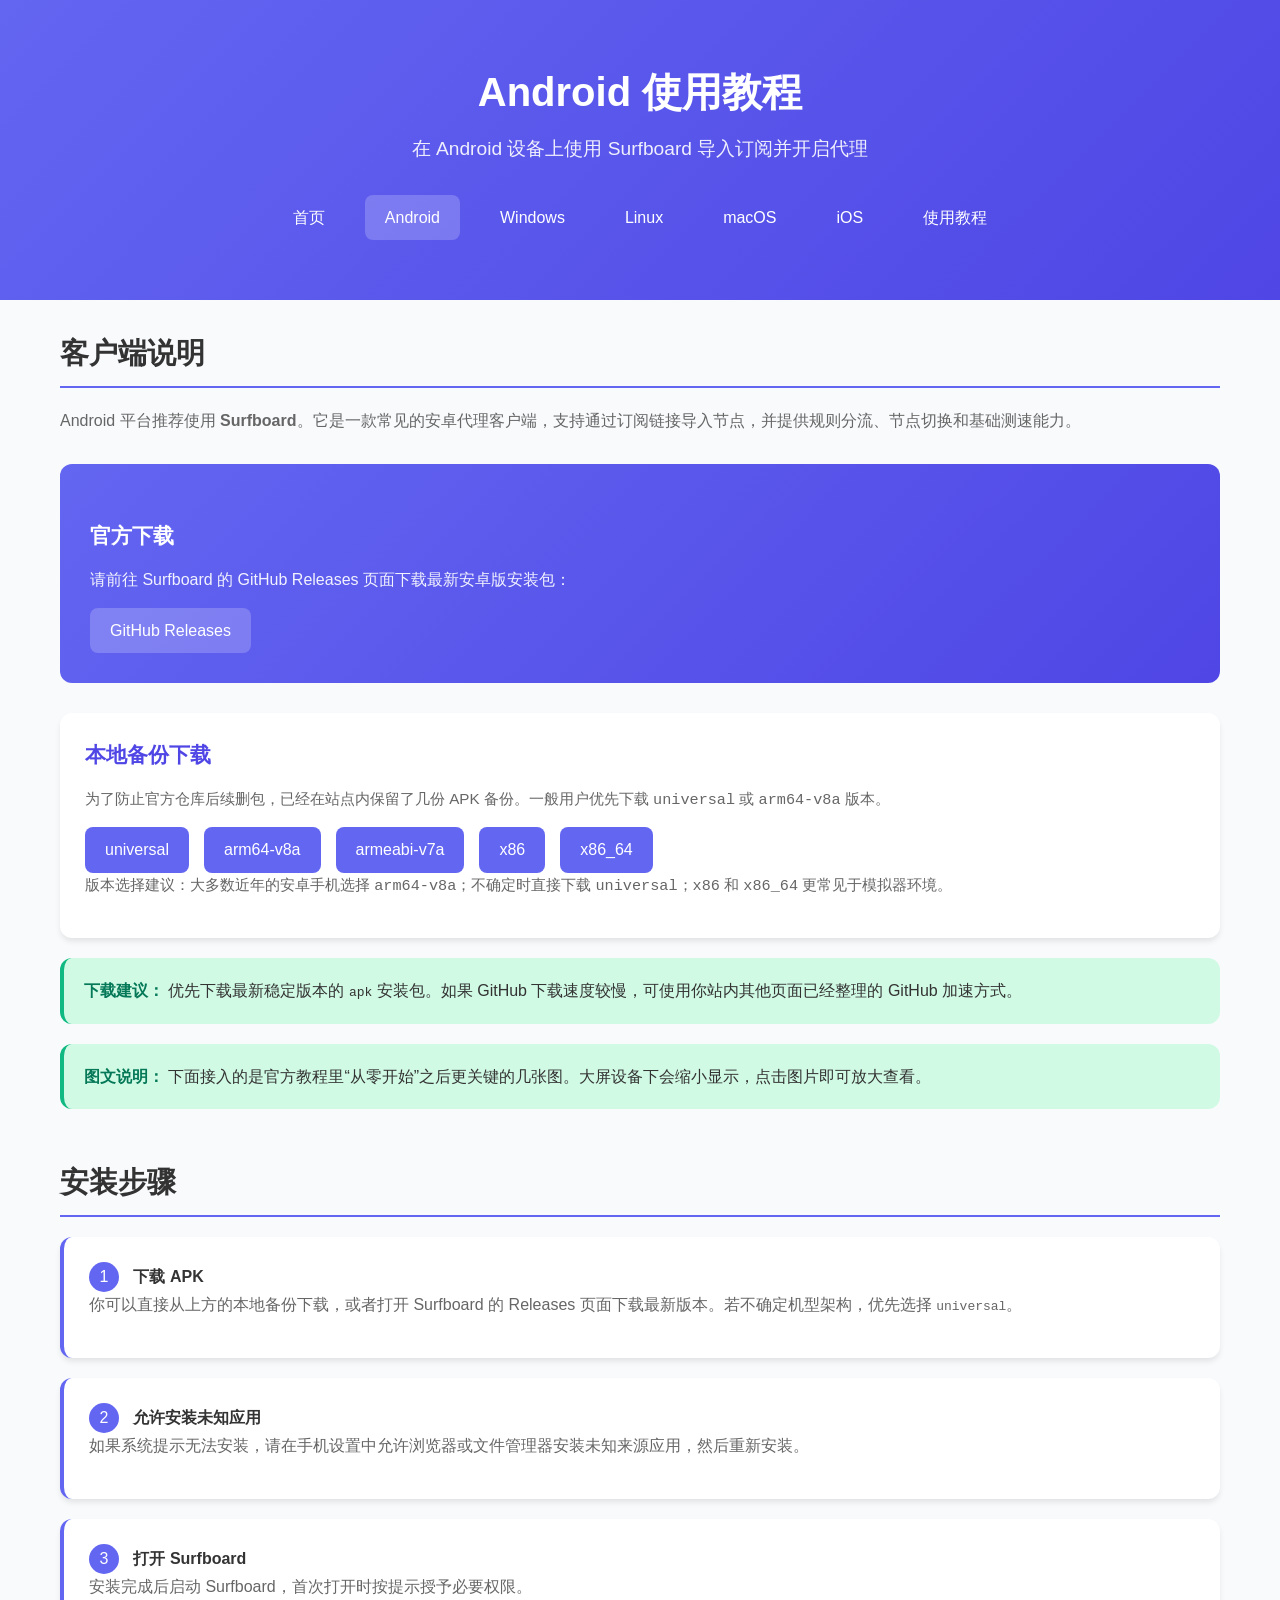
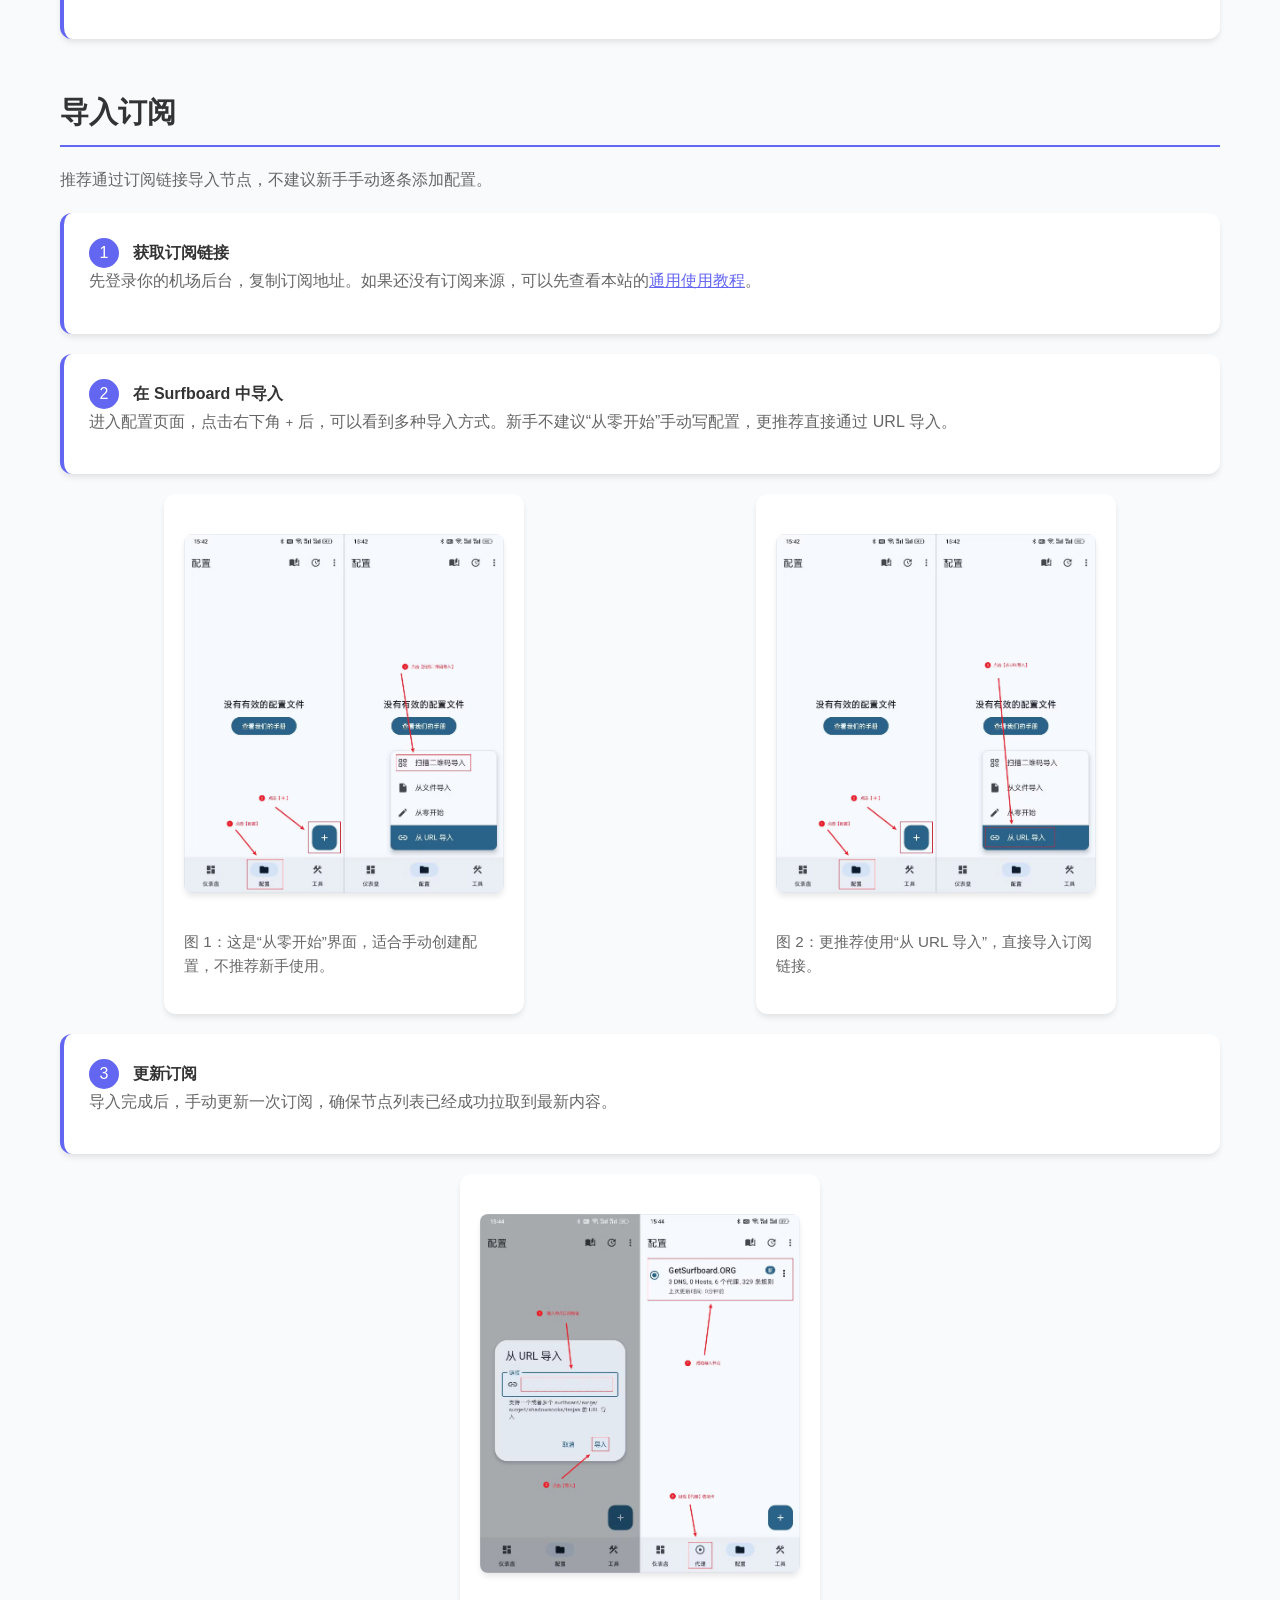
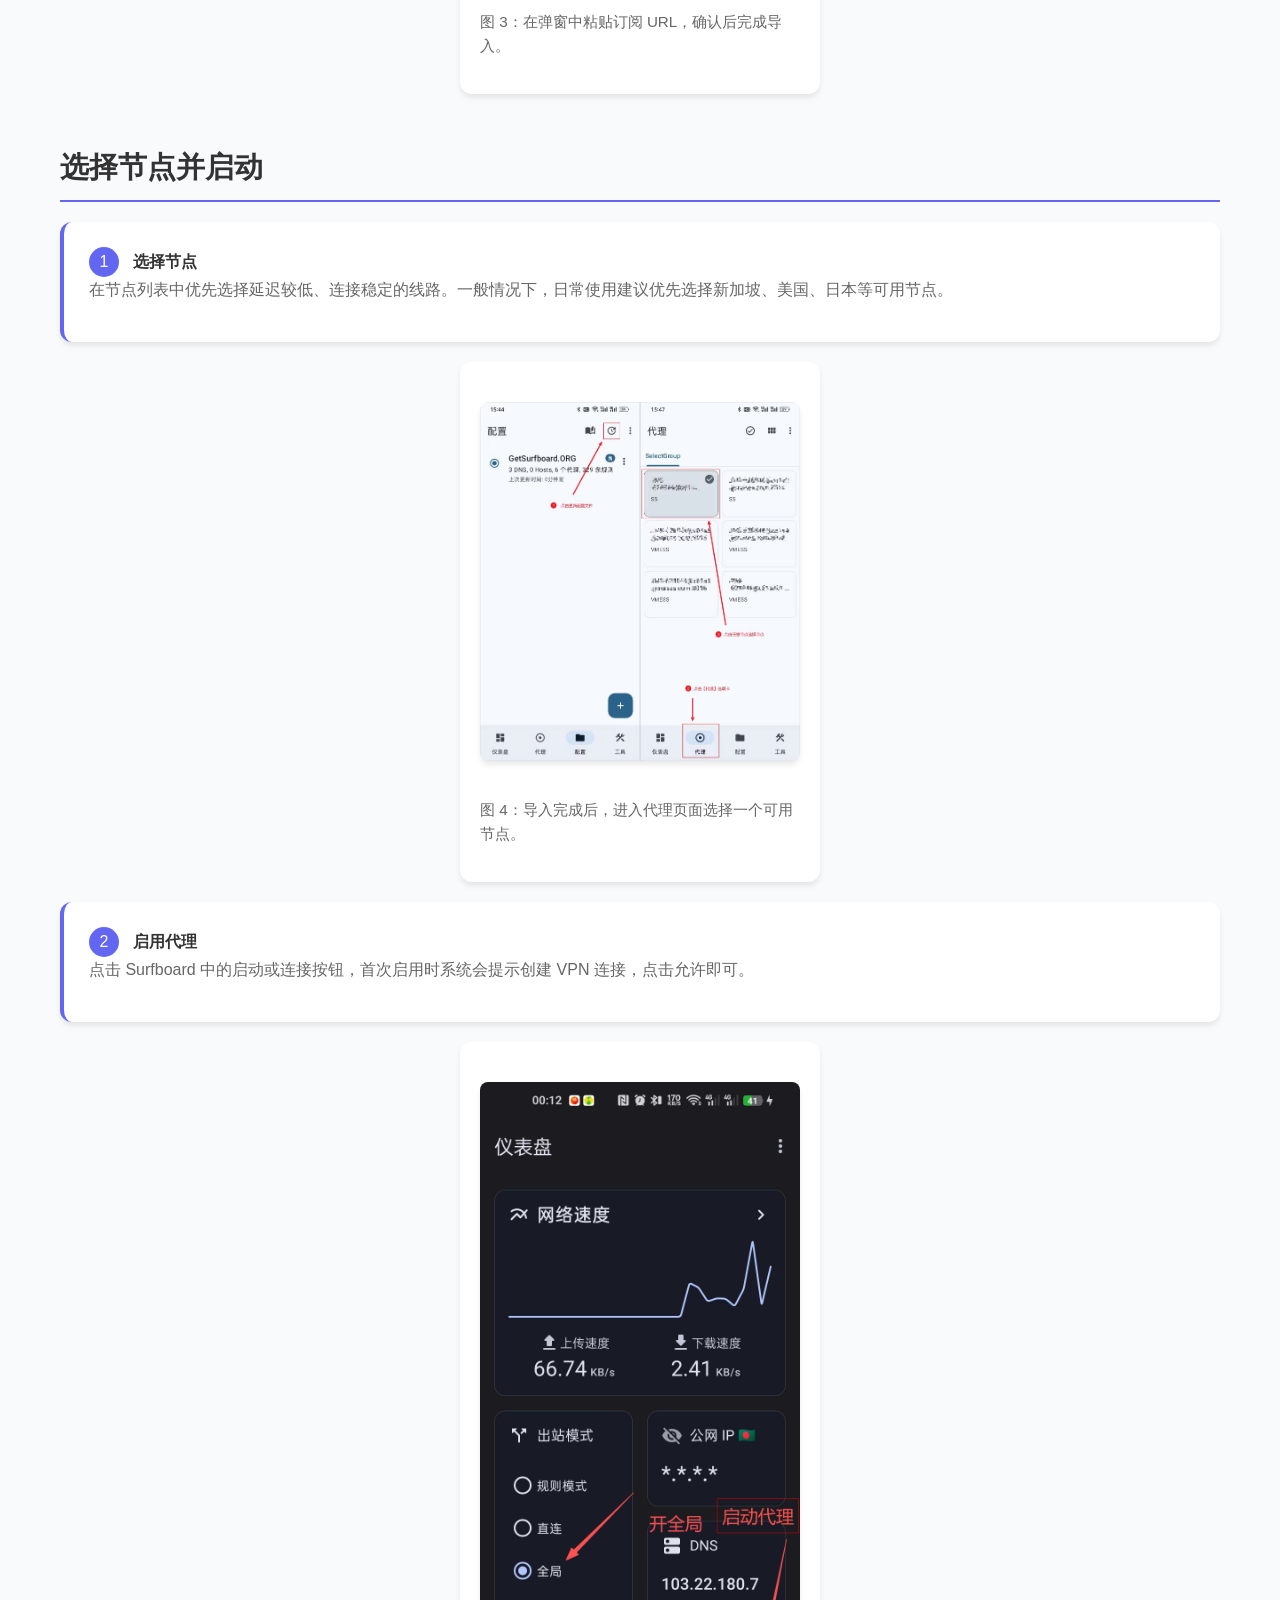
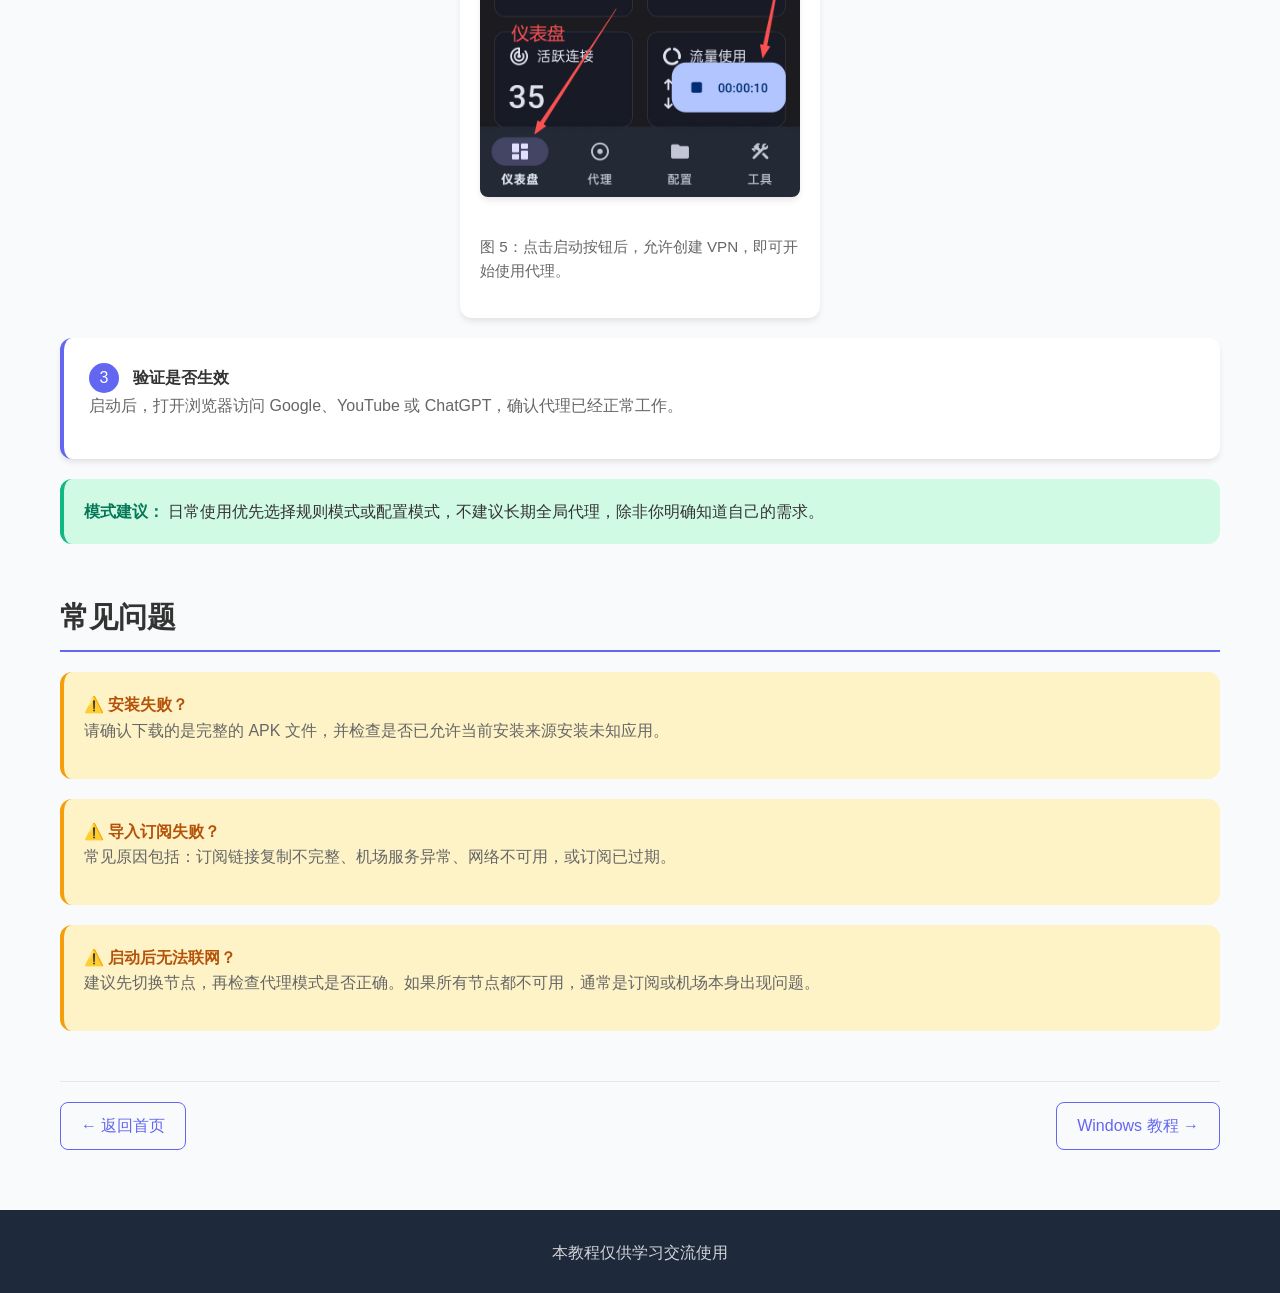
==== android.html @ 797cf5cf "one" ====
<!DOCTYPE html>
<html lang="zh-CN">
<head>
    <meta charset="UTF-8">
    <meta name="viewport" content="width=device-width, initial-scale=1.0">
    <title>Android 使用教程 - Surfboard</title>
    <link rel="stylesheet" href="styles.css">
</head>
<body>
    <header class="hero">
        <div class="container">
            <h1>Android 使用教程</h1>
            <p>在 Android 设备上使用 Surfboard 导入订阅并开启代理</p>
            <nav class="main-nav">
                <a href="index.html">首页</a>
                <a href="android.html" class="active">Android</a>
                <a href="windows.html">Windows</a>
                <a href="linux.html">Linux</a>
                <a href="macos.html">macOS</a>
                <a href="ios.html">iOS</a>
                <a href="usage.html">使用教程</a>
            </nav>
        </div>
    </header>

    <main class="container page-content android-flow">
        <section>
            <h2>客户端说明</h2>
            <p>Android 平台推荐使用 <strong>Surfboard</strong>。它是一款常见的安卓代理客户端，支持通过订阅链接导入节点，并提供规则分流、节点切换和基础测速能力。</p>

            <div class="download-box">
                <h3>官方下载</h3>
                <p>请前往 Surfboard 的 GitHub Releases 页面下载最新安卓版安装包：</p>
                <div class="download-links">
                    <a href="https://github.com/getsurfboard/surfboard/releases" target="_blank">GitHub Releases</a>
                </div>
            </div>

            <div class="download-section">
                <h3>本地备份下载</h3>
                <p class="muted">为了防止官方仓库后续删包，已经在站点内保留了几份 APK 备份。一般用户优先下载 <code>universal</code> 或 <code>arm64-v8a</code> 版本。</p>
                <div class="download-links">
                    <a href="app/mobile-universal-release.apk" download>universal</a>
                    <a href="app/mobile-arm64-v8a-release.apk" download>arm64-v8a</a>
                    <a href="app/mobile-armeabi-v7a-release.apk" download>armeabi-v7a</a>
                    <a href="app/mobile-x86-release.apk" download>x86</a>
                    <a href="app/mobile-x86_64-release.apk" download>x86_64</a>
                </div>
                <p class="muted">版本选择建议：大多数近年的安卓手机选择 <code>arm64-v8a</code>；不确定时直接下载 <code>universal</code>；<code>x86</code> 和 <code>x86_64</code> 更常见于模拟器环境。</p>
            </div>

            <div class="tip-box">
                <strong>下载建议：</strong> 优先下载最新稳定版本的 <code>apk</code> 安装包。如果 GitHub 下载速度较慢，可使用你站内其他页面已经整理的 GitHub 加速方式。
            </div>

            <div class="tip-box">
                <strong>图文说明：</strong> 下面接入的是官方教程里“从零开始”之后更关键的几张图。大屏设备下会缩小显示，点击图片即可放大查看。
            </div>
        </section>

        <section>
            <h2>安装步骤</h2>

            <div class="step-box">
                <span class="step-number">1</span>
                <strong>下载 APK</strong>
                <p>你可以直接从上方的本地备份下载，或者打开 Surfboard 的 Releases 页面下载最新版本。若不确定机型架构，优先选择 <code>universal</code>。</p>
            </div>

            <div class="step-box">
                <span class="step-number">2</span>
                <strong>允许安装未知应用</strong>
                <p>如果系统提示无法安装，请在手机设置中允许浏览器或文件管理器安装未知来源应用，然后重新安装。</p>
            </div>

            <div class="step-box">
                <span class="step-number">3</span>
                <strong>打开 Surfboard</strong>
                <p>安装完成后启动 Surfboard，首次打开时按提示授予必要权限。</p>
            </div>
        </section>

        <section>
            <h2>导入订阅</h2>
            <p>推荐通过订阅链接导入节点，不建议新手手动逐条添加配置。</p>

            <div class="step-box">
                <span class="step-number">1</span>
                <strong>获取订阅链接</strong>
                <p>先登录你的机场后台，复制订阅地址。如果还没有订阅来源，可以先查看本站的<a href="usage.html">通用使用教程</a>。</p>
            </div>

            <div class="step-box">
                <span class="step-number">2</span>
                <strong>在 Surfboard 中导入</strong>
                <p>进入配置页面，点击右下角 <code>+</code> 后，可以看到多种导入方式。新手不建议“从零开始”手动写配置，更推荐直接通过 URL 导入。</p>
            </div>

            <div class="guide-gallery">
                <div class="screenshot-card">
                    <img src="static/surfboard-guide-1-from-scratch.webp" alt="Surfboard 从零开始" class="zoomable-image">
                    <p class="screenshot-caption">图 1：这是“从零开始”界面，适合手动创建配置，不推荐新手使用。</p>
                </div>
                <div class="screenshot-card">
                    <img src="static/surfboard-guide-2-from-url.webp" alt="Surfboard 从 URL 导入" class="zoomable-image">
                    <p class="screenshot-caption">图 2：更推荐使用“从 URL 导入”，直接导入订阅链接。</p>
                </div>
            </div>

            <div class="step-box">
                <span class="step-number">3</span>
                <strong>更新订阅</strong>
                <p>导入完成后，手动更新一次订阅，确保节点列表已经成功拉取到最新内容。</p>
            </div>

            <div class="guide-gallery">
                <div class="screenshot-card">
                    <img src="static/surfboard-guide-3-import-url.webp" alt="Surfboard 粘贴 URL 导入订阅" class="zoomable-image">
                    <p class="screenshot-caption">图 3：在弹窗中粘贴订阅 URL，确认后完成导入。</p>
                </div>
            </div>
        </section>

        <section>
            <h2>选择节点并启动</h2>

            <div class="step-box">
                <span class="step-number">1</span>
                <strong>选择节点</strong>
                <p>在节点列表中优先选择延迟较低、连接稳定的线路。一般情况下，日常使用建议优先选择新加坡、美国、日本等可用节点。</p>
            </div>

            <div class="guide-gallery">
                <div class="screenshot-card">
                    <img src="static/surfboard-guide-4-select-node.webp" alt="Surfboard 选择代理节点" class="zoomable-image">
                    <p class="screenshot-caption">图 4：导入完成后，进入代理页面选择一个可用节点。</p>
                </div>
            </div>

            <div class="step-box">
                <span class="step-number">2</span>
                <strong>启用代理</strong>
                <p>点击 Surfboard 中的启动或连接按钮，首次启用时系统会提示创建 VPN 连接，点击允许即可。</p>
            </div>

            <div class="guide-gallery">
                <div class="screenshot-card">
                    <img src="static/surfboard-guide-5-start-proxy.png" alt="Surfboard 启动代理" class="zoomable-image">
                    <p class="screenshot-caption">图 5：点击启动按钮后，允许创建 VPN，即可开始使用代理。</p>
                </div>
            </div>

            <div class="step-box">
                <span class="step-number">3</span>
                <strong>验证是否生效</strong>
                <p>启动后，打开浏览器访问 Google、YouTube 或 ChatGPT，确认代理已经正常工作。</p>
            </div>

            <div class="tip-box">
                <strong>模式建议：</strong> 日常使用优先选择规则模式或配置模式，不建议长期全局代理，除非你明确知道自己的需求。
            </div>
        </section>

        <section>
            <h2>常见问题</h2>

            <div class="warning-box">
                <strong>⚠️ 安装失败？</strong>
                <p>请确认下载的是完整的 APK 文件，并检查是否已允许当前安装来源安装未知应用。</p>
            </div>

            <div class="warning-box">
                <strong>⚠️ 导入订阅失败？</strong>
                <p>常见原因包括：订阅链接复制不完整、机场服务异常、网络不可用，或订阅已过期。</p>
            </div>

            <div class="warning-box">
                <strong>⚠️ 启动后无法联网？</strong>
                <p>建议先切换节点，再检查代理模式是否正确。如果所有节点都不可用，通常是订阅或机场本身出现问题。</p>
            </div>
        </section>

        <div class="page-nav">
            <a href="index.html">← 返回首页</a>
            <a href="windows.html">Windows 教程 →</a>
        </div>
    </main>

    <footer>
        <div class="container">
            <p>本教程仅供学习交流使用</p>
        </div>
    </footer>

    <div class="lightbox" id="lightbox" aria-hidden="true">
        <button class="lightbox-close" id="lightboxClose" aria-label="关闭">×</button>
        <img id="lightboxImage" src="" alt="">
    </div>

    <script>
        (function () {
            var lightbox = document.getElementById("lightbox");
            var lightboxImage = document.getElementById("lightboxImage");
            var lightboxClose = document.getElementById("lightboxClose");
            var images = document.querySelectorAll(".zoomable-image");

            function closeLightbox() {
                lightbox.classList.remove("is-open");
                lightbox.setAttribute("aria-hidden", "true");
                lightboxImage.src = "";
                lightboxImage.alt = "";
            }

            images.forEach(function (image) {
                image.addEventListener("click", function () {
                    lightboxImage.src = image.src;
                    lightboxImage.alt = image.alt;
                    lightbox.classList.add("is-open");
                    lightbox.setAttribute("aria-hidden", "false");
                });
            });

            lightboxClose.addEventListener("click", closeLightbox);
            lightbox.addEventListener("click", function (event) {
                if (event.target === lightbox) {
                    closeLightbox();
                }
            });

            document.addEventListener("keydown", function (event) {
                if (event.key === "Escape") {
                    closeLightbox();
                }
            });
        })();
    </script>
</body>
</html>
---- styles.css ----
* {
    margin: 0;
    padding: 0;
    box-sizing: border-box;
}

:root {
    --primary-color: #6366f1;
    --primary-dark: #4f46e5;
    --text-color: #333;
    --text-light: #666;
    --bg-color: #f8fafc;
    --card-bg: #ffffff;
    --border-radius: 12px;
    --shadow: 0 4px 6px -1px rgba(0, 0, 0, 0.1);
}

body {
    font-family: -apple-system, BlinkMacSystemFont, 'Segoe UI', Roboto, 'Helvetica Neue', Arial, sans-serif;
    line-height: 1.6;
    color: var(--text-color);
    background-color: var(--bg-color);
}

.container {
    max-width: 1200px;
    margin: 0 auto;
    padding: 0 20px;
}

header.hero {
    background: linear-gradient(135deg, var(--primary-color) 0%, var(--primary-dark) 100%);
    color: white;
    padding: 60px 0;
    text-align: center;
}

header.hero h1 {
    font-size: 2.5rem;
    margin-bottom: 10px;
}

header.hero p {
    font-size: 1.2rem;
    opacity: 0.9;
    margin-bottom: 30px;
}

nav.main-nav {
    display: flex;
    justify-content: center;
    gap: 20px;
    flex-wrap: wrap;
}

nav.main-nav a {
    color: white;
    text-decoration: none;
    padding: 10px 20px;
    border-radius: 8px;
    transition: background-color 0.3s;
}

nav.main-nav a:hover,
nav.main-nav a.active {
    background-color: rgba(255, 255, 255, 0.2);
}

main {
    padding: 40px 20px;
    max-width: 1200px;
    margin: 0 auto;
}

section {
    margin-bottom: 50px;
}

section.intro h2,
section.quick-start h2 {
    font-size: 2rem;
    margin-bottom: 20px;
    color: var(--text-color);
}

section.intro p {
    font-size: 1.1rem;
    color: var(--text-light);
}

section.platforms {
    display: grid;
    grid-template-columns: repeat(auto-fit, minmax(280px, 1fr));
    gap: 30px;
    margin: 40px 0;
}

.platform-card {
    background: var(--card-bg);
    padding: 30px;
    border-radius: var(--border-radius);
    box-shadow: var(--shadow);
    text-align: center;
    transition: transform 0.3s;
}

.platform-card:hover {
    transform: translateY(-5px);
}

.platform-icon {
    font-size: 4rem;
    margin-bottom: 15px;
}

.platform-card h3 {
    font-size: 1.5rem;
    margin-bottom: 10px;
}

.platform-card p {
    color: var(--text-light);
    margin-bottom: 20px;
}

.btn {
    display: inline-block;
    background-color: var(--primary-color);
    color: white;
    padding: 12px 24px;
    border-radius: 8px;
    text-decoration: none;
    transition: background-color 0.3s;
}

.btn:hover {
    background-color: var(--primary-dark);
    color: white;
}

section.quick-start {
    background: var(--card-bg);
    padding: 40px;
    border-radius: var(--border-radius);
    box-shadow: var(--shadow);
}

section.quick-start ol {
    padding-left: 25px;
    margin: 20px 0;
}

section.quick-start li {
    font-size: 1.1rem;
    margin-bottom: 10px;
}

.cta {
    margin-top: 20px;
    color: var(--text-light);
}

.cta a {
    color: var(--primary-color);
    text-decoration: none;
}

.cta a:hover {
    text-decoration: underline;
}

footer {
    background-color: #1e293b;
    color: white;
    text-align: center;
    padding: 30px 0;
    margin-top: 60px;
}

footer p {
    opacity: 0.8;
}

.page-content h2 {
    font-size: 1.8rem;
    margin: 30px 0 20px;
    padding-bottom: 10px;
    border-bottom: 2px solid var(--primary-color);
}

.page-content h3 {
    font-size: 1.3rem;
    margin: 25px 0 15px;
    color: var(--primary-dark);
}

.page-content p {
    margin-bottom: 15px;
    color: var(--text-light);
}

.page-content ul, .page-content ol {
    margin-bottom: 15px;
    padding-left: 25px;
}

.page-content li {
    margin-bottom: 8px;
}

.page-content a {
    color: var(--primary-color);
}

.page-content a.btn,
.page-content a.btn:hover,
.page-content a.btn:visited {
    color: white;
}

.page-content img {
    max-width: 100%;
    height: auto;
    border-radius: 8px;
    box-shadow: var(--shadow);
    margin: 20px 0;
}

.download-box {
    background: linear-gradient(135deg, var(--primary-color) 0%, var(--primary-dark) 100%);
    color: white;
    padding: 30px;
    border-radius: var(--border-radius);
    margin: 30px 0;
}

.download-box h3 {
    color: white;
    margin-bottom: 15px;
}

.download-box p,
.download-box .muted {
    color: rgba(255, 255, 255, 0.92);
}

.download-links {
    display: flex;
    flex-wrap: wrap;
    gap: 15px;
    margin-top: 15px;
}

.download-links a {
    background-color: rgba(255, 255, 255, 0.2);
    color: white;
    padding: 10px 20px;
    border-radius: 8px;
    text-decoration: none;
    transition: background-color 0.3s;
}

.download-links a:hover {
    background-color: rgba(255, 255, 255, 0.3);
}

.download-section {
    background: var(--card-bg);
    padding: 25px;
    border-radius: var(--border-radius);
    box-shadow: var(--shadow);
    margin: 20px 0;
}

.download-section h3 {
    margin-top: 0;
}

.download-section .download-links a {
    background-color: var(--primary-color);
    color: white;
}

.download-section .download-links a:hover {
    background-color: var(--primary-dark);
}

.muted {
    color: var(--text-light);
    font-size: 0.95rem;
}

.proxy-list {
    display: grid;
    grid-template-columns: repeat(auto-fit, minmax(220px, 1fr));
    gap: 15px;
    margin-top: 15px;
}

.proxy-card {
    background: var(--card-bg);
    padding: 18px;
    border-radius: var(--border-radius);
    box-shadow: var(--shadow);
}

.proxy-card a {
    font-weight: 600;
    word-break: break-all;
}

.step-box {
    background: var(--card-bg);
    padding: 25px;
    border-radius: var(--border-radius);
    box-shadow: var(--shadow);
    margin: 20px 0;
    border-left: 4px solid var(--primary-color);
}

.step-number {
    display: inline-block;
    background-color: var(--primary-color);
    color: white;
    width: 30px;
    height: 30px;
    border-radius: 50%;
    text-align: center;
    line-height: 30px;
    margin-right: 10px;
}

.warning-box {
    background-color: #fef3c7;
    border-left: 4px solid #f59e0b;
    padding: 20px;
    border-radius: var(--border-radius);
    margin: 20px 0;
}

.warning-box strong {
    color: #b45309;
}

.tip-box {
    background-color: #d1fae5;
    border-left: 4px solid #10b981;
    padding: 20px;
    border-radius: var(--border-radius);
    margin: 20px 0;
}

.tip-box strong {
    color: #047857;
}

.platform-note {
    margin-top: 20px;
}

.screenshot-card {
    background: var(--card-bg);
    padding: 20px;
    border-radius: var(--border-radius);
    box-shadow: var(--shadow);
    margin: 20px 0;
}

.screenshot-caption {
    font-size: 0.95rem;
    color: var(--text-light);
    margin-top: 10px;
}

.page-actions {
    display: flex;
    flex-wrap: wrap;
    gap: 15px;
    margin-top: 20px;
}

.btn-outline {
    display: inline-block;
    color: var(--primary-color);
    padding: 12px 24px;
    border: 1px solid var(--primary-color);
    border-radius: 8px;
    text-decoration: none;
    transition: all 0.3s;
}

.btn-outline:hover {
    background-color: var(--primary-color);
    color: white;
}

.ios-flow .screenshot-card,
.android-flow .screenshot-card {
    max-width: 380px;
    margin: 20px auto;
}

.zoomable-image {
    cursor: zoom-in;
    transition: transform 0.2s ease;
}

.zoomable-image:hover {
    transform: scale(1.02);
}

.guide-gallery {
    display: grid;
    grid-template-columns: repeat(auto-fit, minmax(260px, 1fr));
    gap: 24px;
    align-items: start;
}

.guide-gallery .screenshot-card {
    width: 100%;
    max-width: 360px;
    margin: 0 auto;
}

.lightbox {
    position: fixed;
    inset: 0;
    display: none;
    align-items: center;
    justify-content: center;
    padding: 24px;
    background: rgba(15, 23, 42, 0.88);
    z-index: 1000;
}

.lightbox.is-open {
    display: flex;
}

.lightbox img {
    max-width: min(1100px, 95vw);
    max-height: 90vh;
    border-radius: var(--border-radius);
    box-shadow: 0 20px 60px rgba(0, 0, 0, 0.35);
}

.lightbox-close {
    position: absolute;
    top: 20px;
    right: 20px;
    width: 42px;
    height: 42px;
    border: 0;
    border-radius: 999px;
    background: rgba(255, 255, 255, 0.18);
    color: white;
    font-size: 1.6rem;
    line-height: 1;
    cursor: pointer;
}

.page-nav {
    display: flex;
    justify-content: space-between;
    margin-top: 40px;
    padding-top: 20px;
    border-top: 1px solid #e5e7eb;
}

.page-nav a {
    color: var(--primary-color);
    text-decoration: none;
    padding: 10px 20px;
    border: 1px solid var(--primary-color);
    border-radius: 8px;
    transition: all 0.3s;
}

.page-nav a:hover {
    background-color: var(--primary-color);
    color: white;
}

@media (max-width: 768px) {
    header.hero h1 {
        font-size: 1.8rem;
    }

    nav.main-nav {
        gap: 10px;
    }

    nav.main-nav a {
        padding: 8px 15px;
        font-size: 0.9rem;
    }

    .platform-card {
        padding: 20px;
    }

    .download-links {
        flex-direction: column;
    }
}

.video-container {
    margin: 25px 0;
}

.video-container video {
    width: 100%;
    max-width: 800px;
    border-radius: var(--border-radius);
    box-shadow: var(--shadow);
    display: block;
}

.video-caption {
    font-size: 0.9rem;
    color: var(--text-light);
    margin-top: 10px;
    text-align: center;
}
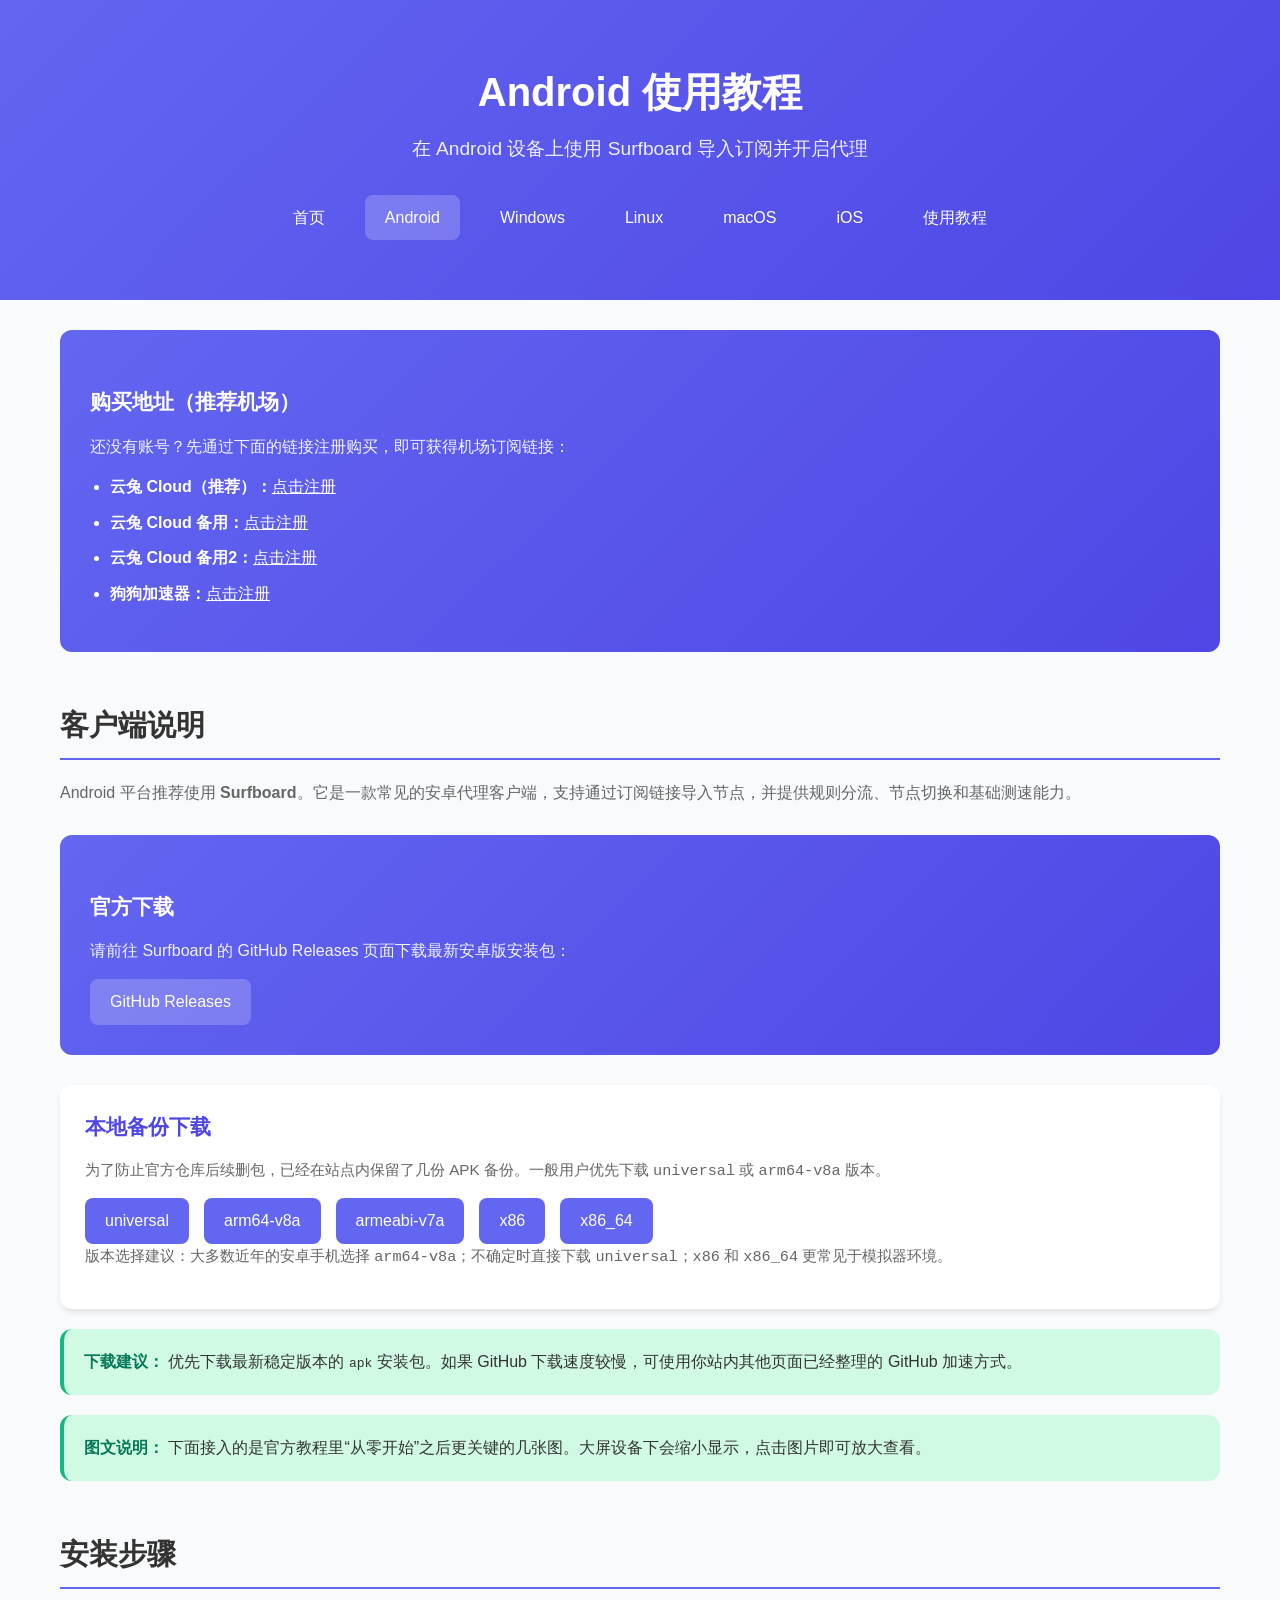
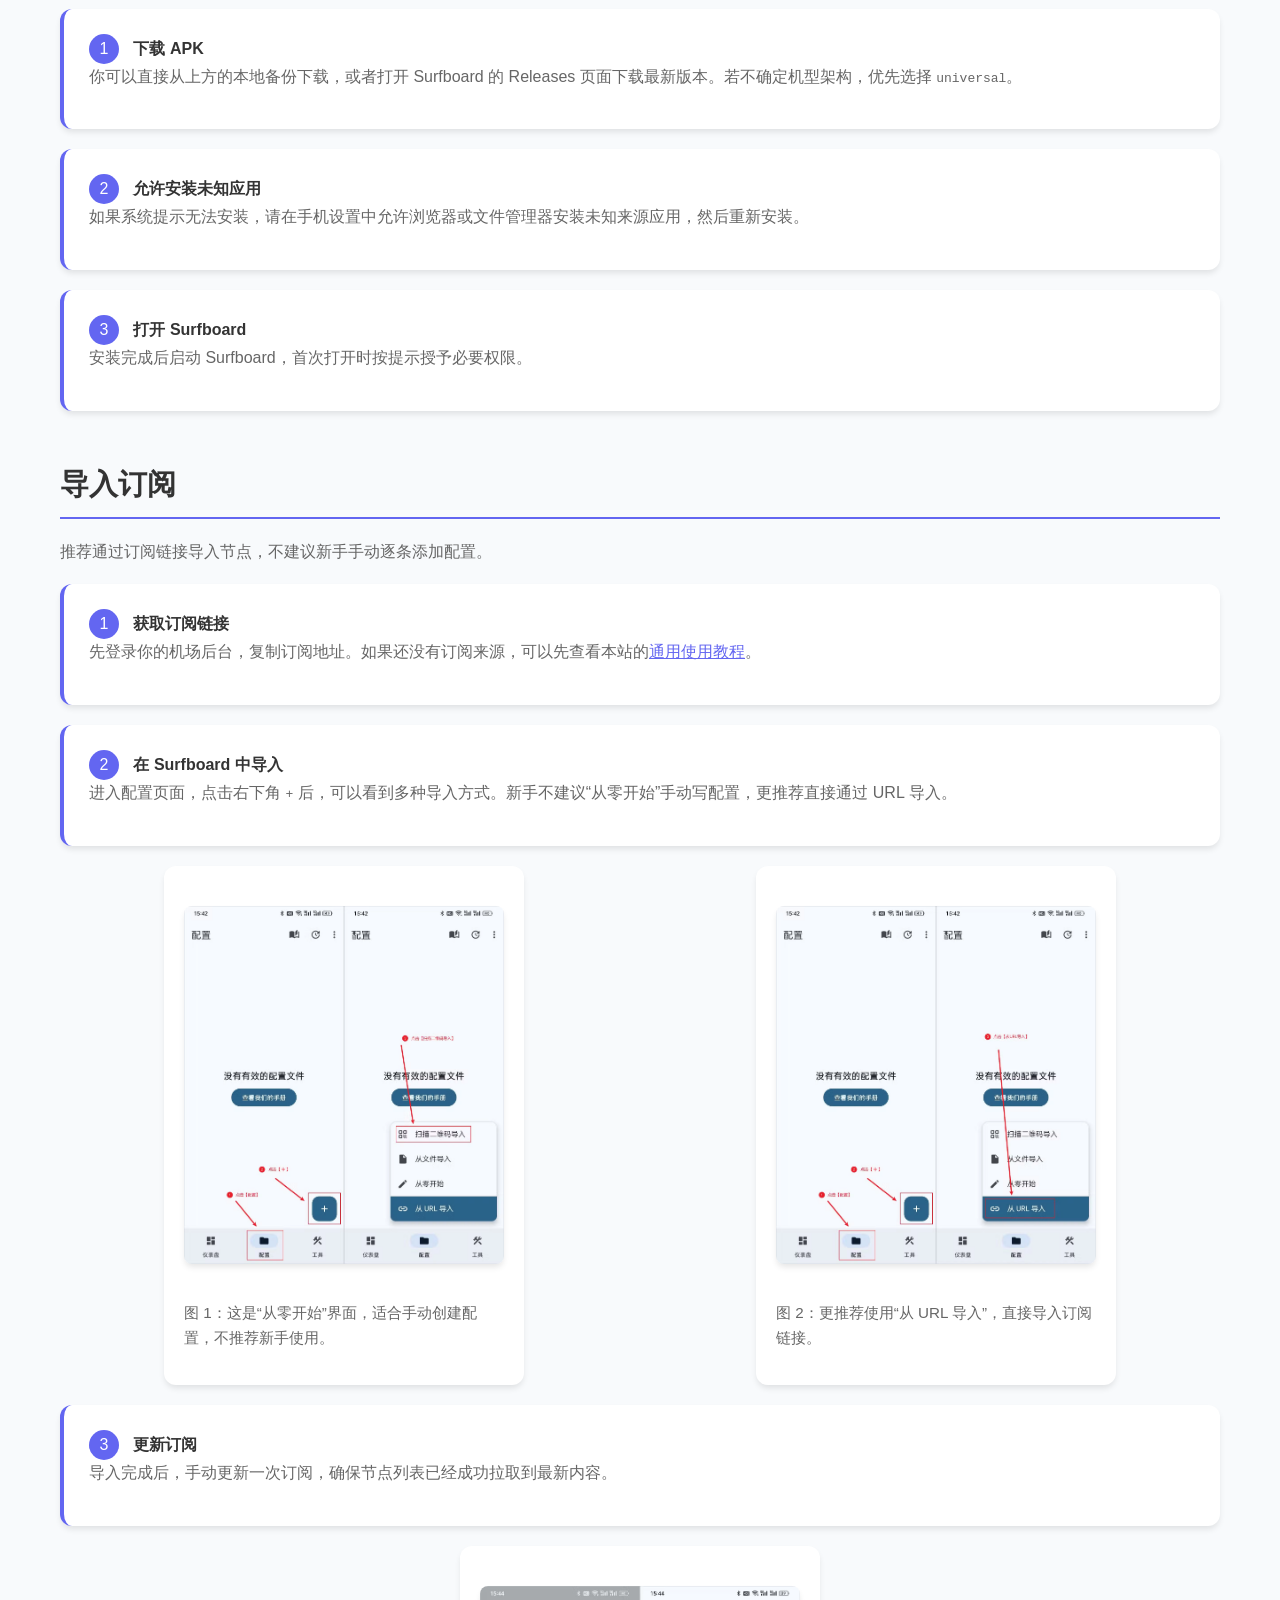
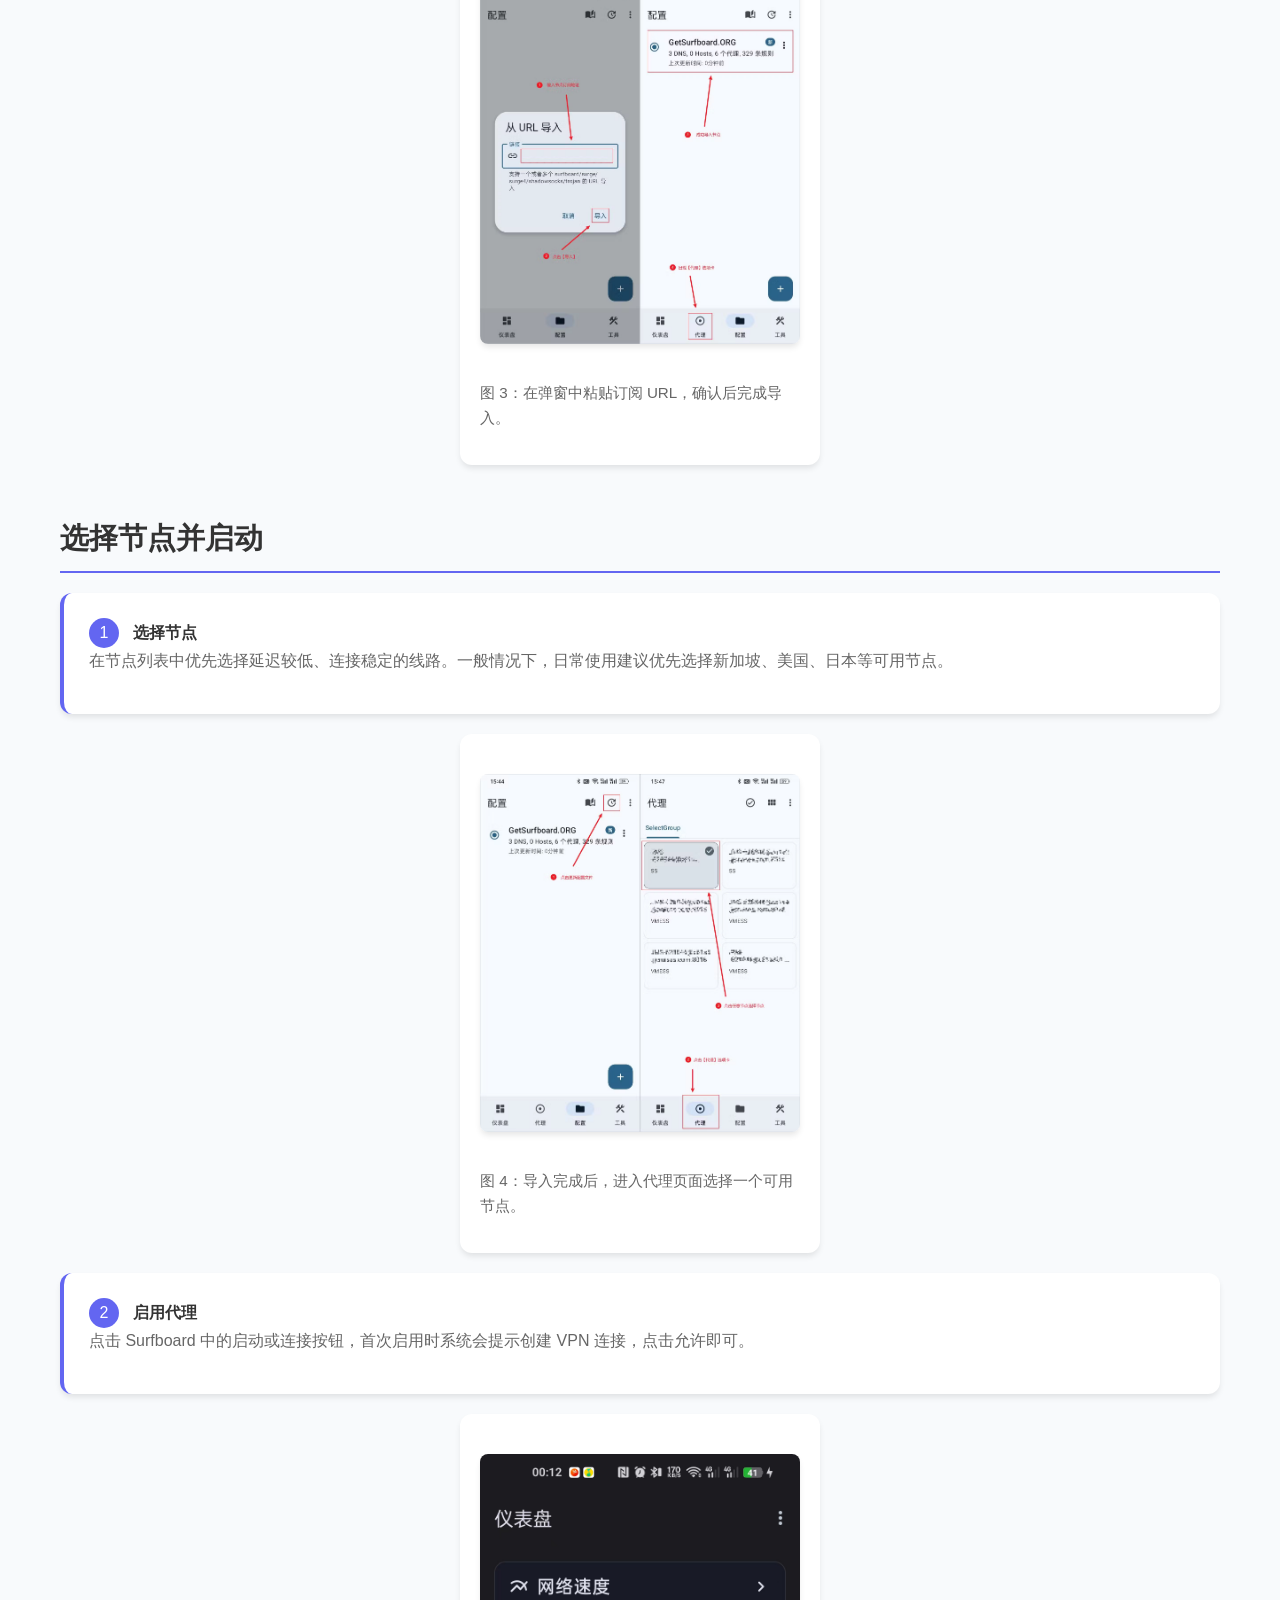
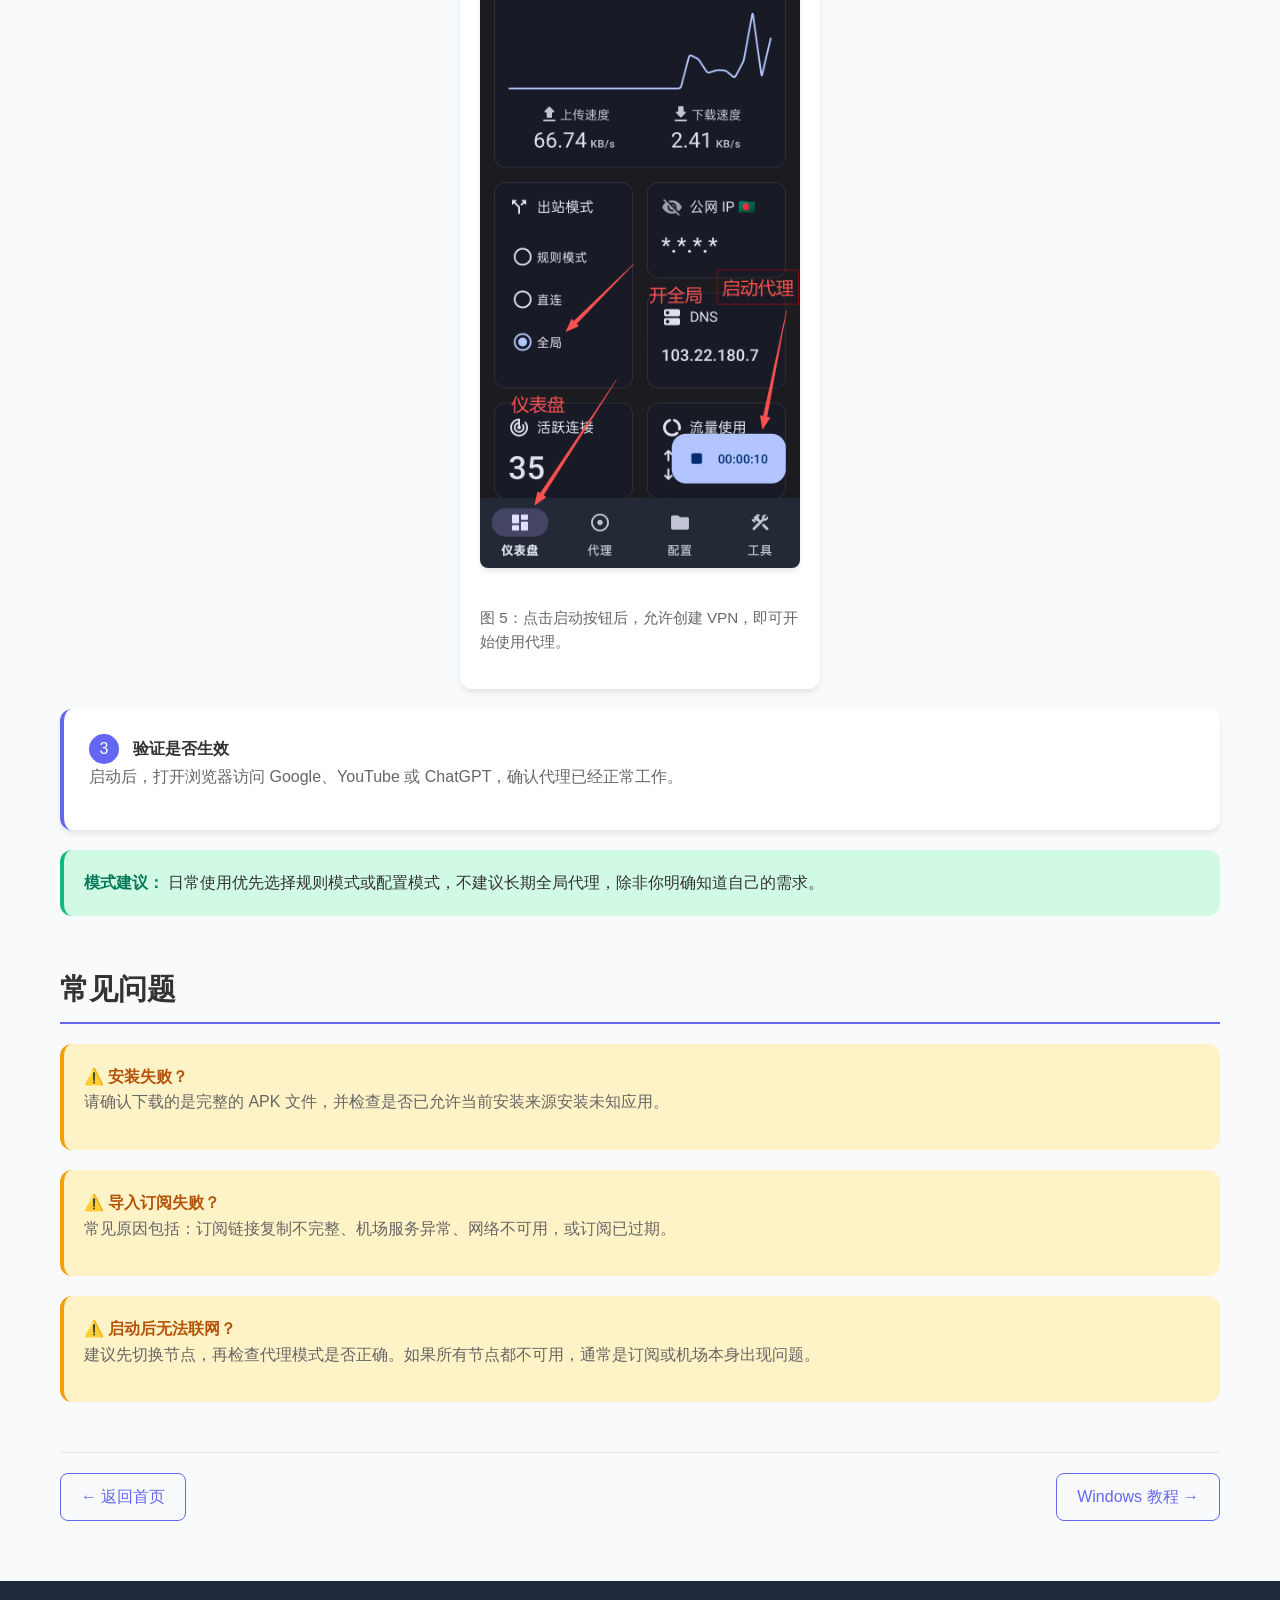
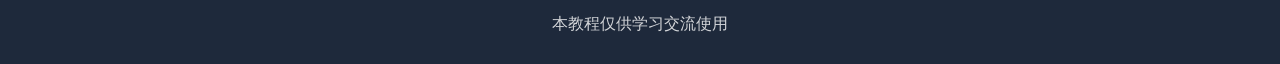
==== commit b45cdfd0: "update" ====
--- a/android.html
+++ b/android.html
@@ -25,6 +25,19 @@
 
     <main class="container page-content android-flow">
         <section>
+            <div class="download-box">
+                <h3>购买地址（推荐机场）</h3>
+                <p>还没有账号？先通过下面的链接注册购买，即可获得机场订阅链接：</p>
+                <ul style="margin-top: 15px; padding-left: 20px;">
+                    <li style="margin-bottom: 10px;"><strong>云兔 Cloud（推荐）：</strong><a href="https://aff.api-cloud.vip/#/register?code=AYTPkZg5" target="_blank" style="color: white;">点击注册</a></li>
+                    <li style="margin-bottom: 10px;"><strong>云兔 Cloud 备用：</strong><a href="https://aff.yuntu.sbs/#/register?code=AYTPkZg5" target="_blank" style="color: white;">点击注册</a></li>
+                    <li style="margin-bottom: 10px;"><strong>云兔 Cloud 备用2：</strong><a href="https://vip.yuntu.buzz/#/register?code=AYTPkZg5" target="_blank" style="color: white;">点击注册</a></li>
+                    <li style="margin-bottom: 10px;"><strong>狗狗加速器：</strong><a href="https://down.dginv.click/#/register?code=R4ynDyBS" target="_blank" style="color: white;">点击注册</a></li>
+                </ul>
+            </div>
+        </section>
+
+        <section>
             <h2>客户端说明</h2>
             <p>Android 平台推荐使用 <strong>Surfboard</strong>。它是一款常见的安卓代理客户端，支持通过订阅链接导入节点，并提供规则分流、节点切换和基础测速能力。</p>
 
